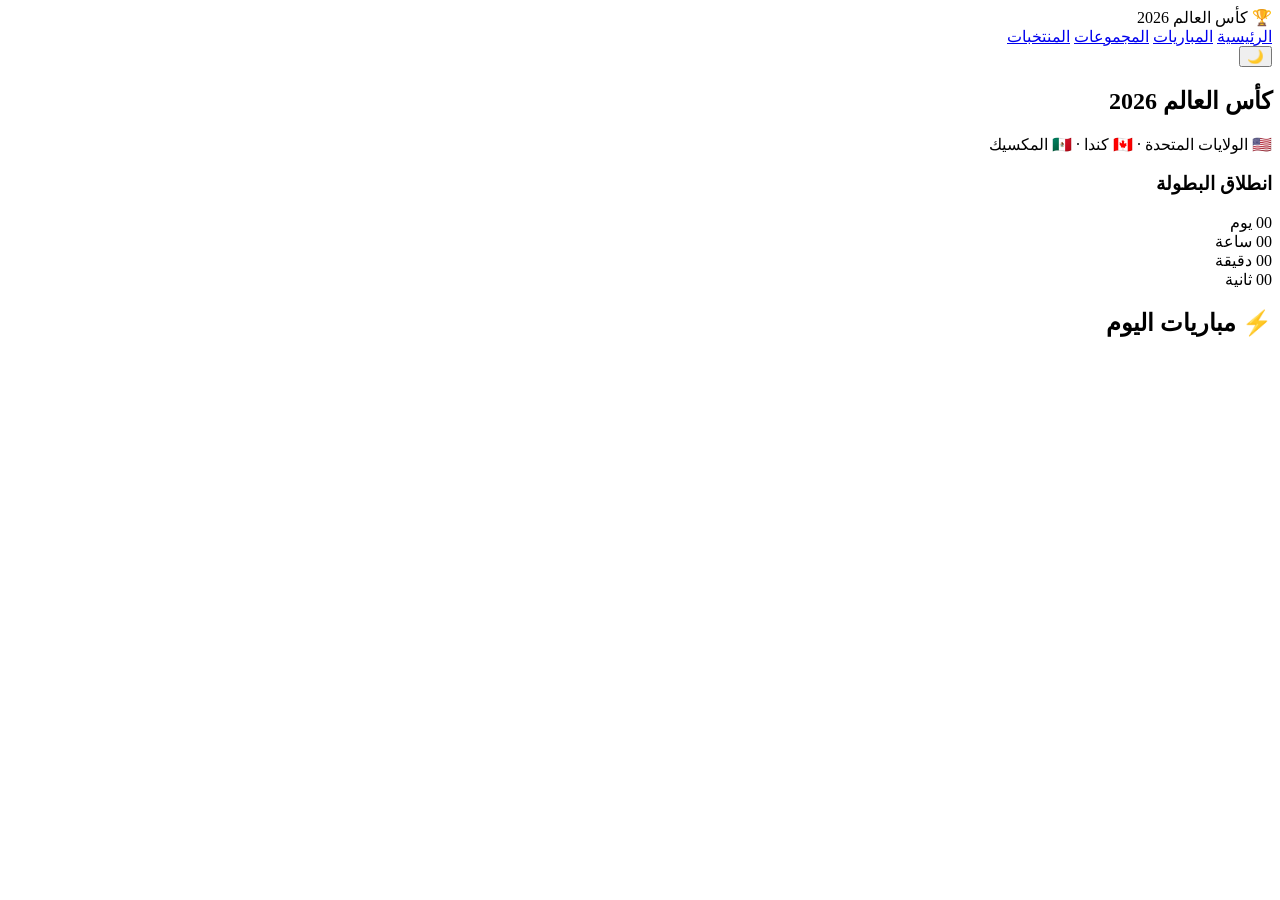
==== index.html @ 05588e6f "Create index.html" ====
<!DOCTYPE html>
<html lang="ar" dir="rtl">
<head>
    <meta charset="UTF-8">
    <meta name="viewport" content="width=device-width, initial-scale=1.0">
    <title>🏆 كأس العالم 2026 | النتائج الحية والترتيبات</title>
    <link rel="stylesheet" href="css/style.css">
    <link href="https://fonts.googleapis.com/css2?family=Tajawal:wght@400;500;700;800&display=swap" rel="stylesheet">
</head>
<body>
    <nav class="glass-nav">
        <div class="nav-container">
            <div class="logo">🏆 كأس العالم 2026</div>
            <div class="nav-links">
                <a href="index.html" class="active">الرئيسية</a>
                <a href="matches.html">المباريات</a>
                <a href="groups.html">المجموعات</a>
                <a href="teams.html">المنتخبات</a>
            </div>
            <button class="theme-toggle" id="themeToggle">🌙</button>
        </div>
    </nav>

    <section class="hero">
        <div class="hero-content">
            <h1>كأس العالم 2026</h1>
            <p class="hosts">🇺🇸 الولايات المتحدة · 🇨🇦 كندا · 🇲🇽 المكسيك</p>
            <div class="countdown-container">
                <h3>انطلاق البطولة</h3>
                <div class="countdown" id="countdown">
                    <div><span id="days">00</span> يوم</div>
                    <div><span id="hours">00</span> ساعة</div>
                    <div><span id="minutes">00</span> دقيقة</div>
                    <div><span id="seconds">00</span> ثانية</div>
                </div>
            </div>
        </div>
    </section>

    <section class="featured-matches">
        <div class="container">
            <h2>⚡ مباريات اليوم</h2>
            <div class="matches-grid" id="todayMatches">
                <!-- ستتم إضافة المباريات عبر JS -->
            </div>
        </div>
    </section>

    <script src="js/data.js"></script>
    <script src="js/main.js"></script>
</body>
</html>
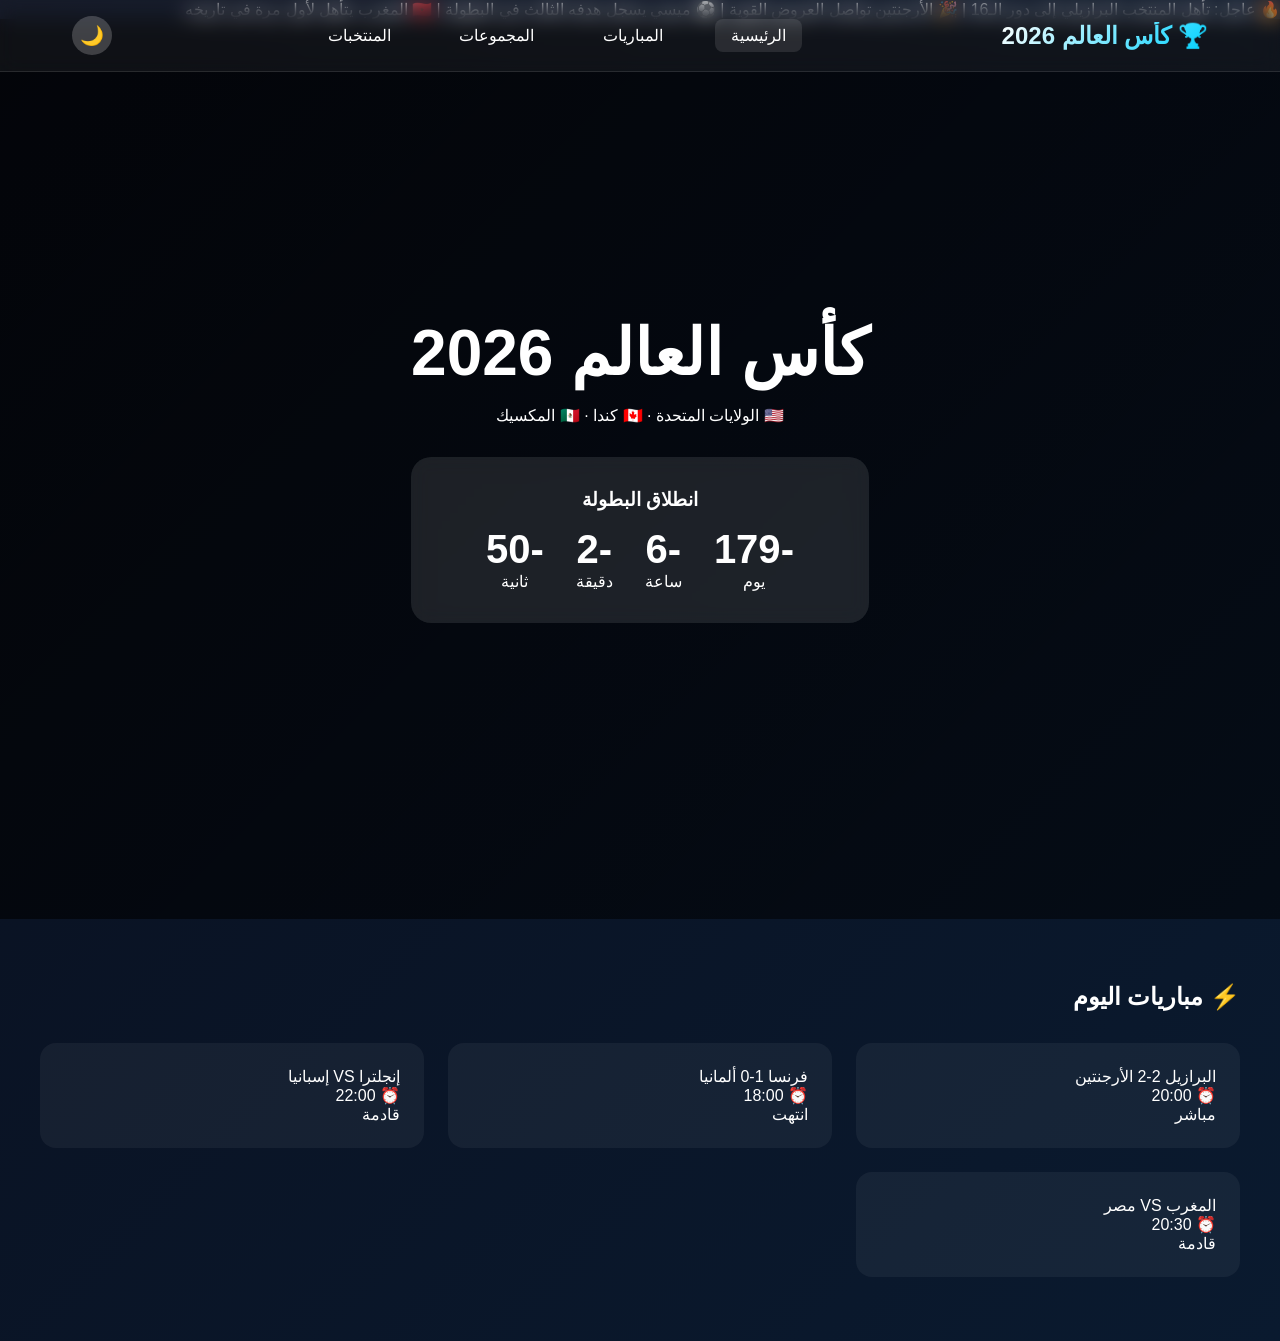
==== commit f720c5eb: "Update index.html" ====
--- a/index.html
+++ b/index.html
@@ -20,6 +20,11 @@
             <button class="theme-toggle" id="themeToggle">🌙</button>
         </div>
     </nav>
+
+    <!-- شريط الأخبار المتحرك -->
+    <div class="news-ticker">
+        <span>🔥 عاجل: تأهل المنتخب البرازيلي إلى دور الـ16 | 🎉 الأرجنتين تواصل العروض القوية | ⚽ ميسي يسجل هدفه الثالث في البطولة | 🇲🇦 المغرب يتأهل لأول مرة في تاريخه</span>
+    </div>
 
     <section class="hero">
         <div class="hero-content">
--- a/css/style.css
+++ b/css/style.css
@@ -0,0 +1,157 @@
+* {
+    margin: 0;
+    padding: 0;
+    box-sizing: border-box;
+}
+
+body {
+    font-family: 'Tajawal', sans-serif;
+    background: linear-gradient(135deg, #0a0f1e 0%, #0a1a2f 100%);
+    color: #fff;
+    min-height: 100vh;
+}
+
+.glass-nav {
+    background: rgba(255, 255, 255, 0.05);
+    backdrop-filter: blur(10px);
+    position: fixed;
+    width: 100%;
+    top: 0;
+    z-index: 1000;
+    border-bottom: 1px solid rgba(255, 255, 255, 0.1);
+}
+
+.nav-container {
+    max-width: 1200px;
+    margin: 0 auto;
+    padding: 1rem 2rem;
+    display: flex;
+    justify-content: space-between;
+    align-items: center;
+}
+
+.logo {
+    font-size: 1.5rem;
+    font-weight: 800;
+    background: linear-gradient(135deg, #fff, #00d2ff);
+    -webkit-background-clip: text;
+    background-clip: text;
+    color: transparent;
+}
+
+.nav-links a {
+    color: #fff;
+    text-decoration: none;
+    margin: 0 1rem;
+    padding: 0.5rem 1rem;
+    border-radius: 8px;
+    transition: all 0.3s ease;
+}
+
+.nav-links a:hover, .nav-links a.active {
+    background: rgba(255, 255, 255, 0.1);
+}
+
+.hero {
+    height: 100vh;
+    display: flex;
+    align-items: center;
+    justify-content: center;
+    text-align: center;
+    background: url('https://images.unsplash.com/photo-1522778119026-d647f0598c81?w=1600') center/cover;
+    position: relative;
+}
+
+.hero::before {
+    content: '';
+    position: absolute;
+    top: 0;
+    left: 0;
+    right: 0;
+    bottom: 0;
+    background: linear-gradient(135deg, rgba(0,0,0,0.7), rgba(0,0,0,0.5));
+}
+
+.hero-content {
+    position: relative;
+    z-index: 1;
+}
+
+.hero h1 {
+    font-size: 4rem;
+    margin-bottom: 1rem;
+}
+
+.countdown-container {
+    margin-top: 2rem;
+    padding: 2rem;
+    background: rgba(255, 255, 255, 0.1);
+    border-radius: 20px;
+    backdrop-filter: blur(10px);
+}
+
+.countdown {
+    display: flex;
+    justify-content: center;
+    gap: 2rem;
+    margin-top: 1rem;
+}
+
+.countdown div {
+    text-align: center;
+}
+
+.countdown span {
+    font-size: 2.5rem;
+    font-weight: 800;
+    display: block;
+}
+
+.featured-matches {
+    padding: 4rem 2rem;
+}
+
+.container {
+    max-width: 1200px;
+    margin: 0 auto;
+}
+
+.matches-grid {
+    display: grid;
+    grid-template-columns: repeat(auto-fit, minmax(300px, 1fr));
+    gap: 1.5rem;
+    margin-top: 2rem;
+}
+
+.match-card {
+    background: rgba(255, 255, 255, 0.05);
+    border-radius: 16px;
+    padding: 1.5rem;
+    transition: transform 0.3s ease;
+}
+
+.match-card:hover {
+    transform: translateY(-5px);
+}
+
+/* Dark/Light mode */
+body.light {
+    background: linear-gradient(135deg, #f5f7fa 0%, #e8ecf1 100%);
+    color: #1a1a1a;
+}
+
+.theme-toggle {
+    background: rgba(255, 255, 255, 0.2);
+    border: none;
+    font-size: 1.2rem;
+    cursor: pointer;
+    padding: 0.5rem;
+    border-radius: 50%;
+}
+
+@media (max-width: 768px) {
+    .hero h1 { font-size: 2rem; }
+    .countdown { gap: 1rem; }
+    .countdown span { font-size: 1.5rem; }
+    .nav-links { display: none; }
+}
